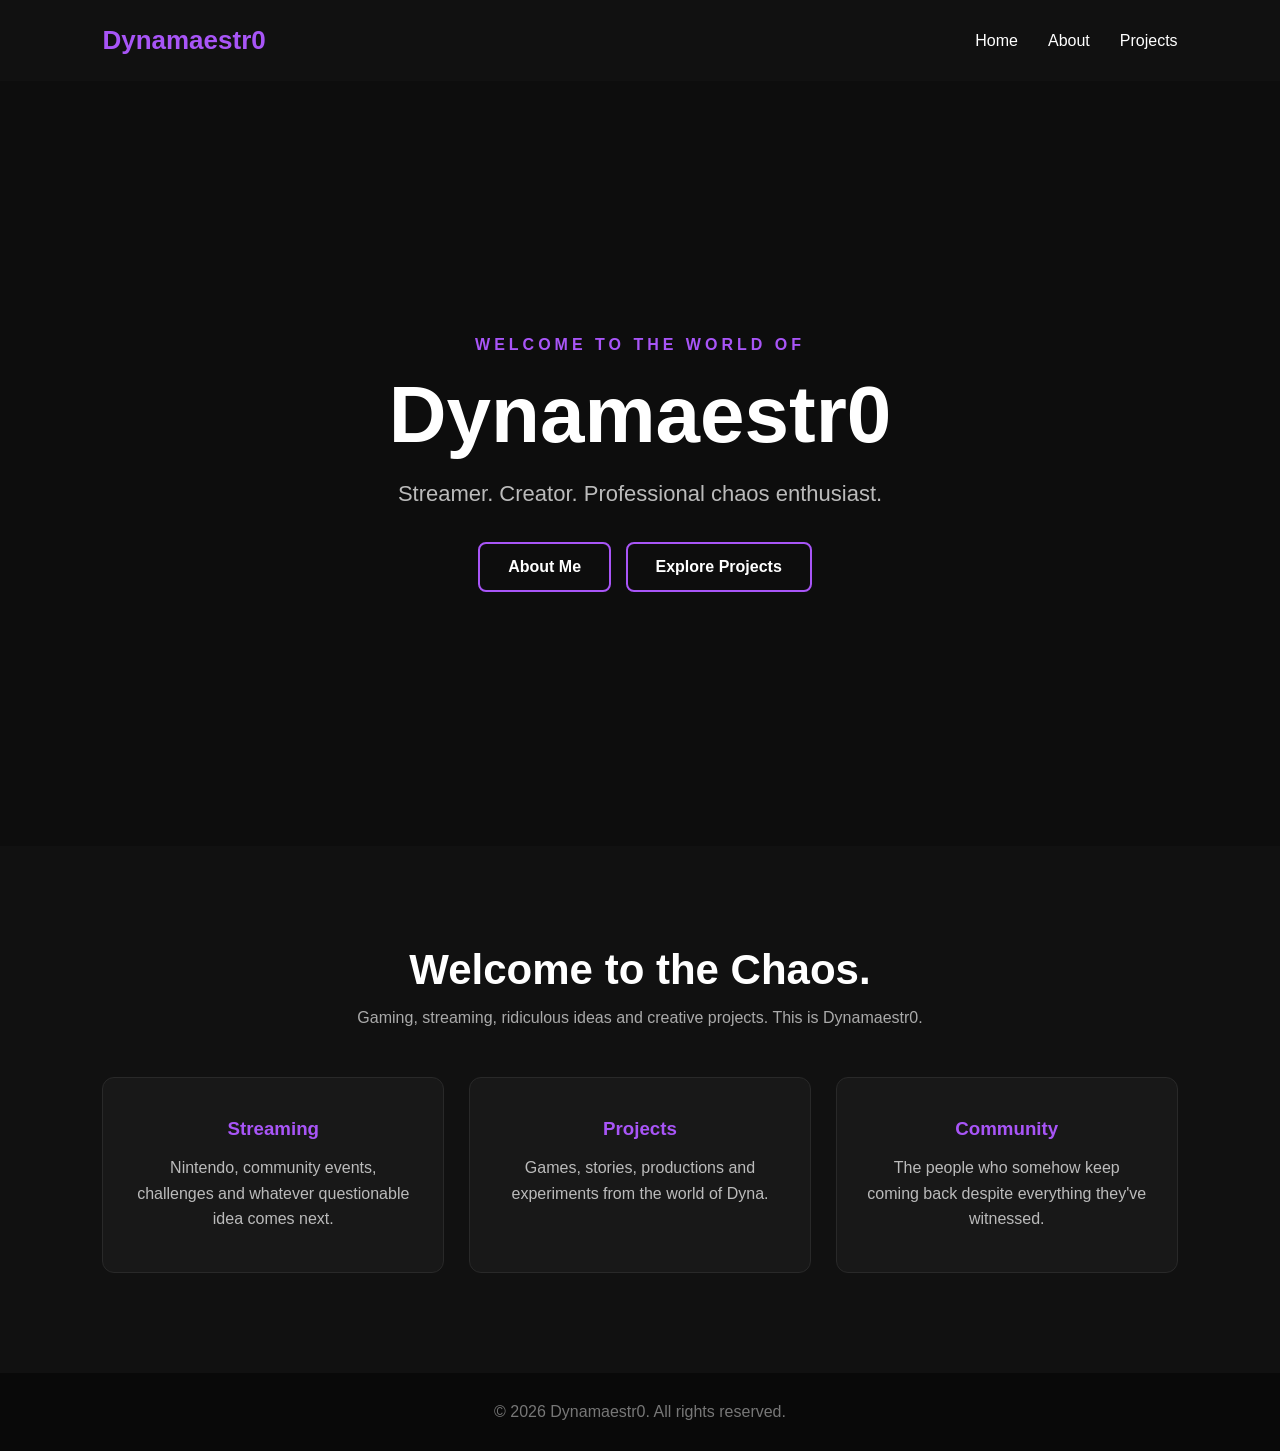
==== index.html @ e6d012a1 "Finished Basic Website" ====
<!DOCTYPE html>
<html lang="en">
<head>
    <meta charset="UTF-8">
    <meta name="viewport" content="width=device-width, initial-scale=1.0">
    <title>Dynamaestr0</title>
    <link rel="stylesheet" href="style.css">
</head>
<body>
    <header>
    <nav class="navbar">

        <div class="logo">
            Dynamaestr0
        </div>

        <ul class="nav-links">
            <li><a href="index.html">Home</a></li>
            <li><a href="about.html">About</a></li>
            <li><a href="projects.html">Projects</a></li>
        </ul>

    </nav>
</header>
<main>

    <section class="hero">

        <div class="hero-content">

            <p class="hero-small">WELCOME TO THE WORLD OF</p>

            <h1>Dynamaestr0</h1>

            <p class="hero-description">
                Streamer. Creator. Professional chaos enthusiast.
            </p>

            <div class="hero-buttons">

                <a href="about.html" class="button primary-button">
                    About Me
                </a>

                <a href="projects.html" class="button secondary-button">
                    Explore Projects
                </a>

            </div>

        </div>

    </section>
<section class="featured">

    <h2>Welcome to the Chaos.</h2>

    <p class="section-intro">
        Gaming, streaming, ridiculous ideas and creative projects.
        This is Dynamaestr0.
    </p>

    <div class="card-container">

        <article class="card">
            <h3>Streaming</h3>
            <p>
                Nintendo, community events, challenges and whatever
                questionable idea comes next.
            </p>
        </article>

        <article class="card">
            <h3>Projects</h3>
            <p>
                Games, stories, productions and experiments from
                the world of Dyna.
            </p>
        </article>

        <article class="card">
            <h3>Community</h3>
            <p>
                The people who somehow keep coming back despite
                everything they've witnessed.
            </p>
        </article>

    </div>

</section>
</main>
<footer>

    <p>
        &copy; 2026 Dynamaestr0. All rights reserved.
    </p>

</footer>
<script src="script.js"></script>
</body>
</html>
---- style.css ----
* {
    margin: 0;
    padding: 0;
    box-sizing: border-box;
}
body {
    background-color: #0d0d0d;
    color: white;
    font-family: Arial, Helvetica, sans-serif;
}
.navbar {
    display: flex;
    justify-content: space-between;
    align-items: center;

    padding: 25px 8%;

    background-color: #111111;
}
.logo {
    color: #a855f7;
    font-size: 26px;
    font-weight: bold;
}
.nav-links {
    display: flex;
    list-style: none;
    gap: 30px;
}
.nav-links a {
    color: white;
    text-decoration: none;
    font-size: 16px;

    transition: color 0.3s ease;
}
.nav-links a:hover {
    color: #a855f7;
}
.hero {
    min-height: 85vh;

    display: flex;
    align-items: center;
    justify-content: center;

    text-align: center;

    padding: 40px 20px;
}
.hero-content {
    max-width: 900px;
}
.hero-small {
    color: #a855f7;
    font-weight: bold;
    letter-spacing: 4px;

    margin-bottom: 15px;
}
.hero h1 {
    font-size: 80px;
    margin-bottom: 20px;
}
.hero-description {
    font-size: 22px;
    color: #bbbbbb;

    margin-bottom: 35px;
}
.button {
    display: inline-block;

    padding: 14px 28px;

    border-radius: 8px;

    text-decoration: none;

    font-weight: bold;

    transition: 0.3s ease;
}
.primary-button {
     border: 2px solid #a855f7;
    color: white;

    margin-left: 10px;
}
.primary-button:hover {
    background-color: #9333ea;
    transform: translateY(-3px);
}
.secondary-button {
    border: 2px solid #a855f7;
    color: white;

    margin-left: 10px;
}
.secondary-button:hover {
    background-color: #a855f7;
    transform: translateY(-3px);
}
.featured {
    padding: 100px 8%;
    text-align: center;

    background-color: #111111;
}
.featured h2 {
    font-size: 42px;
    margin-bottom: 15px;
}
.section-intro {
    color: #aaaaaa;
    margin-bottom: 50px;
}
.card-container {
    display: grid;

    grid-template-columns: repeat(3, 1fr);

    gap: 25px;
}
.card {
    background-color: #181818;

    padding: 40px 30px;

    border-radius: 12px;

    border: 1px solid #292929;

    transition: 0.3s ease;
}
.card:hover {
    transform: translateY(-8px);

    border-color: #a855f7;
}
.card h3 {
    color: #a855f7;
    margin-bottom: 15px;
}

.card p {
    color: #bbbbbb;
    line-height: 1.6;
}
footer {
    text-align: center;

    padding: 30px;

    background-color: #090909;

    color: #777777;
}
.page-header {
    padding: 100px 8% 60px;

    text-align: center;
}

.page-header p {
    color: #a855f7;

    letter-spacing: 4px;

    font-weight: bold;
}

.page-header h1 {
    font-size: 55px;

    margin-top: 15px;
}
.about-section {
    padding: 40px 8% 100px;
}

.about-content {
    max-width: 900px;

    margin: auto;
}

.about-text h2 {
    font-size: 35px;

    margin-bottom: 25px;
}

.about-text p {
    color: #bbbbbb;

    line-height: 1.8;

    margin-bottom: 20px;
}
.projects-section {
    padding: 20px 8% 100px;
}

.projects-grid {
    display: grid;

    grid-template-columns: repeat(3, 1fr);

    gap: 30px;
}
.project-card {
    background-color: #171717;

    padding: 40px;

    border-radius: 12px;

    border: 1px solid #292929;

    min-height: 250px;

    transition: 0.3s ease;
}
.project-card:hover {
    border-color: #a855f7;

    transform: translateY(-8px);
}
.project-card h2 {
    color: #a855f7;

    margin-bottom: 20px;
}

.project-card p {
    color: #bbbbbb;

    line-height: 1.6;
}
@media (max-width: 768px) {

    .navbar {
        flex-direction: column;

        gap: 20px;
    }

    .hero h1 {
        font-size: 48px;
    }

    .hero-description {
        font-size: 18px;
    }

    .card-container {
        grid-template-columns: 1fr;
    }

    .projects-grid {
        grid-template-columns: 1fr;
    }

}
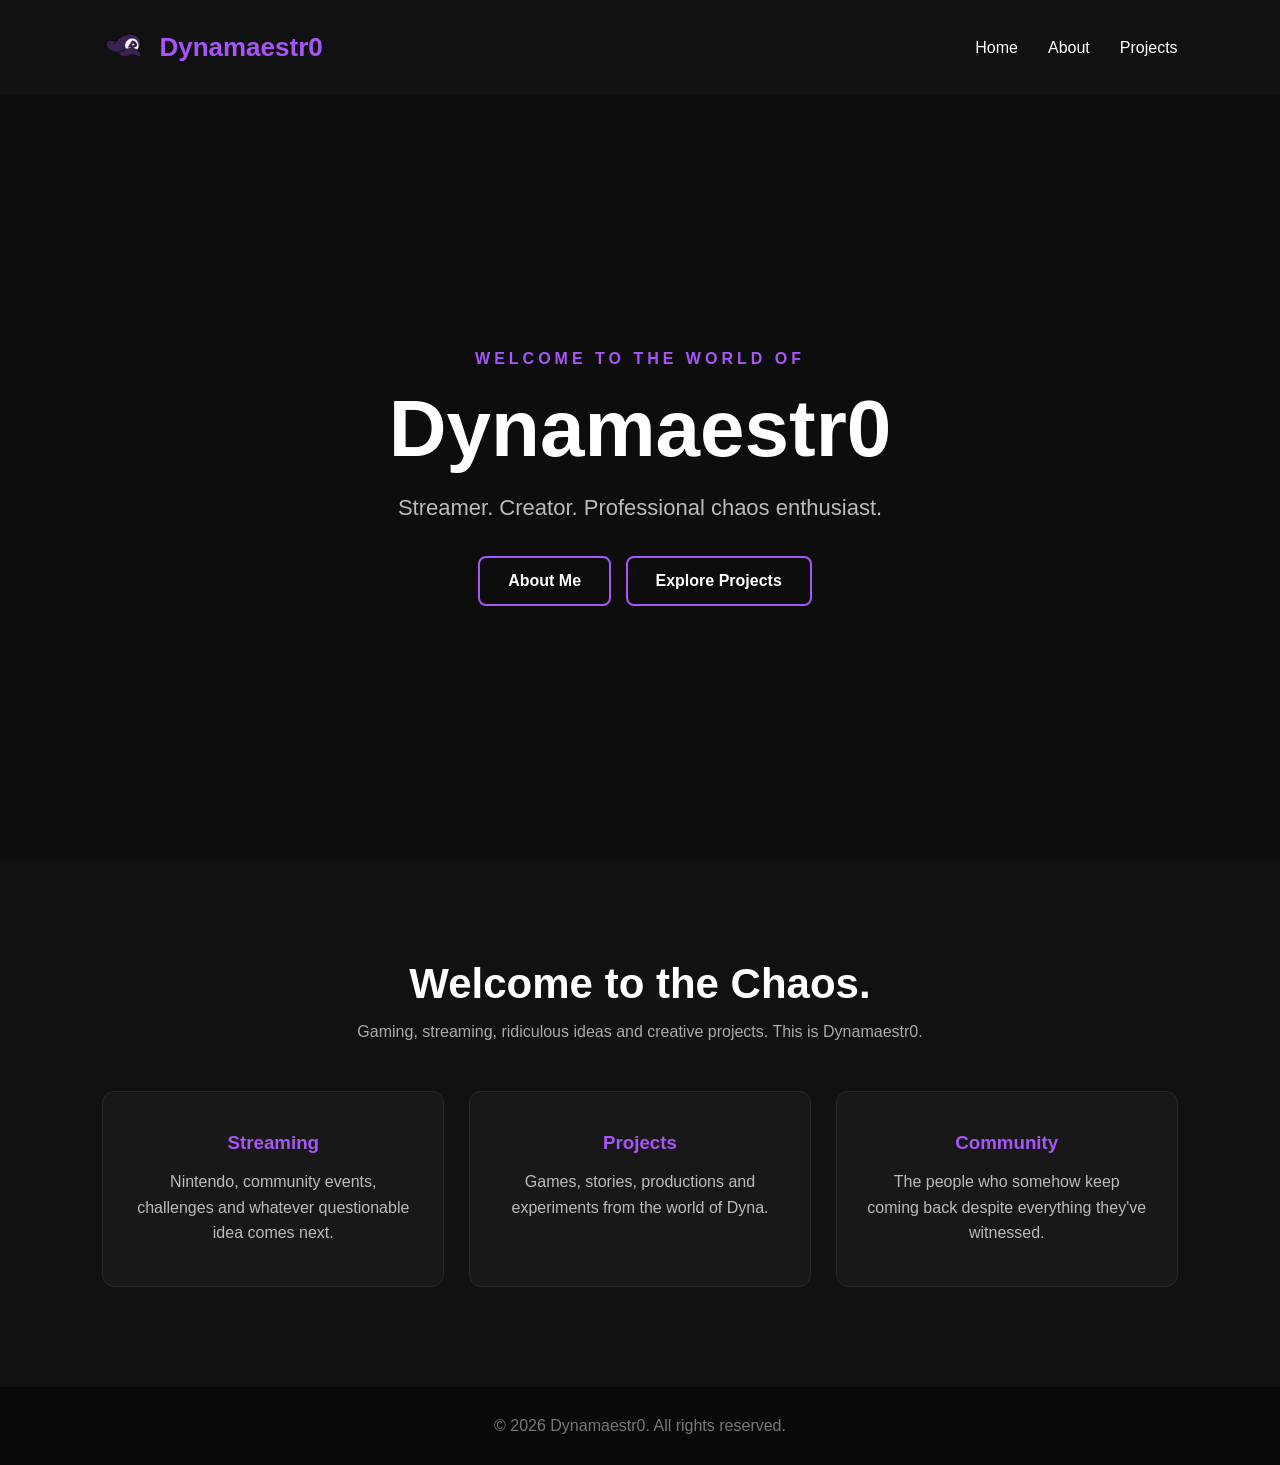
==== commit 83d5b3e3: "Add Dynamaestr0 Branding and Logo" ====
--- a/index.html
+++ b/index.html
@@ -11,7 +11,8 @@
     <nav class="navbar">
 
         <div class="logo">
-            Dynamaestr0
+            <img src="images/dynahat.png" alt="Dynamaestr0 logo">
+            <span>Dynamaestr0</span>
         </div>
 
         <ul class="nav-links">
--- a/style.css
+++ b/style.css
@@ -18,9 +18,18 @@
     background-color: #111111;
 }
 .logo {
+    display: flex;
+    align-items: center;
+    gap: 12px;
+
     color: #a855f7;
     font-size: 26px;
     font-weight: bold;
+}
+.logo img {
+    width: 45px;
+    height: 45px;
+    object-fit: contain;
 }
 .nav-links {
     display: flex;
